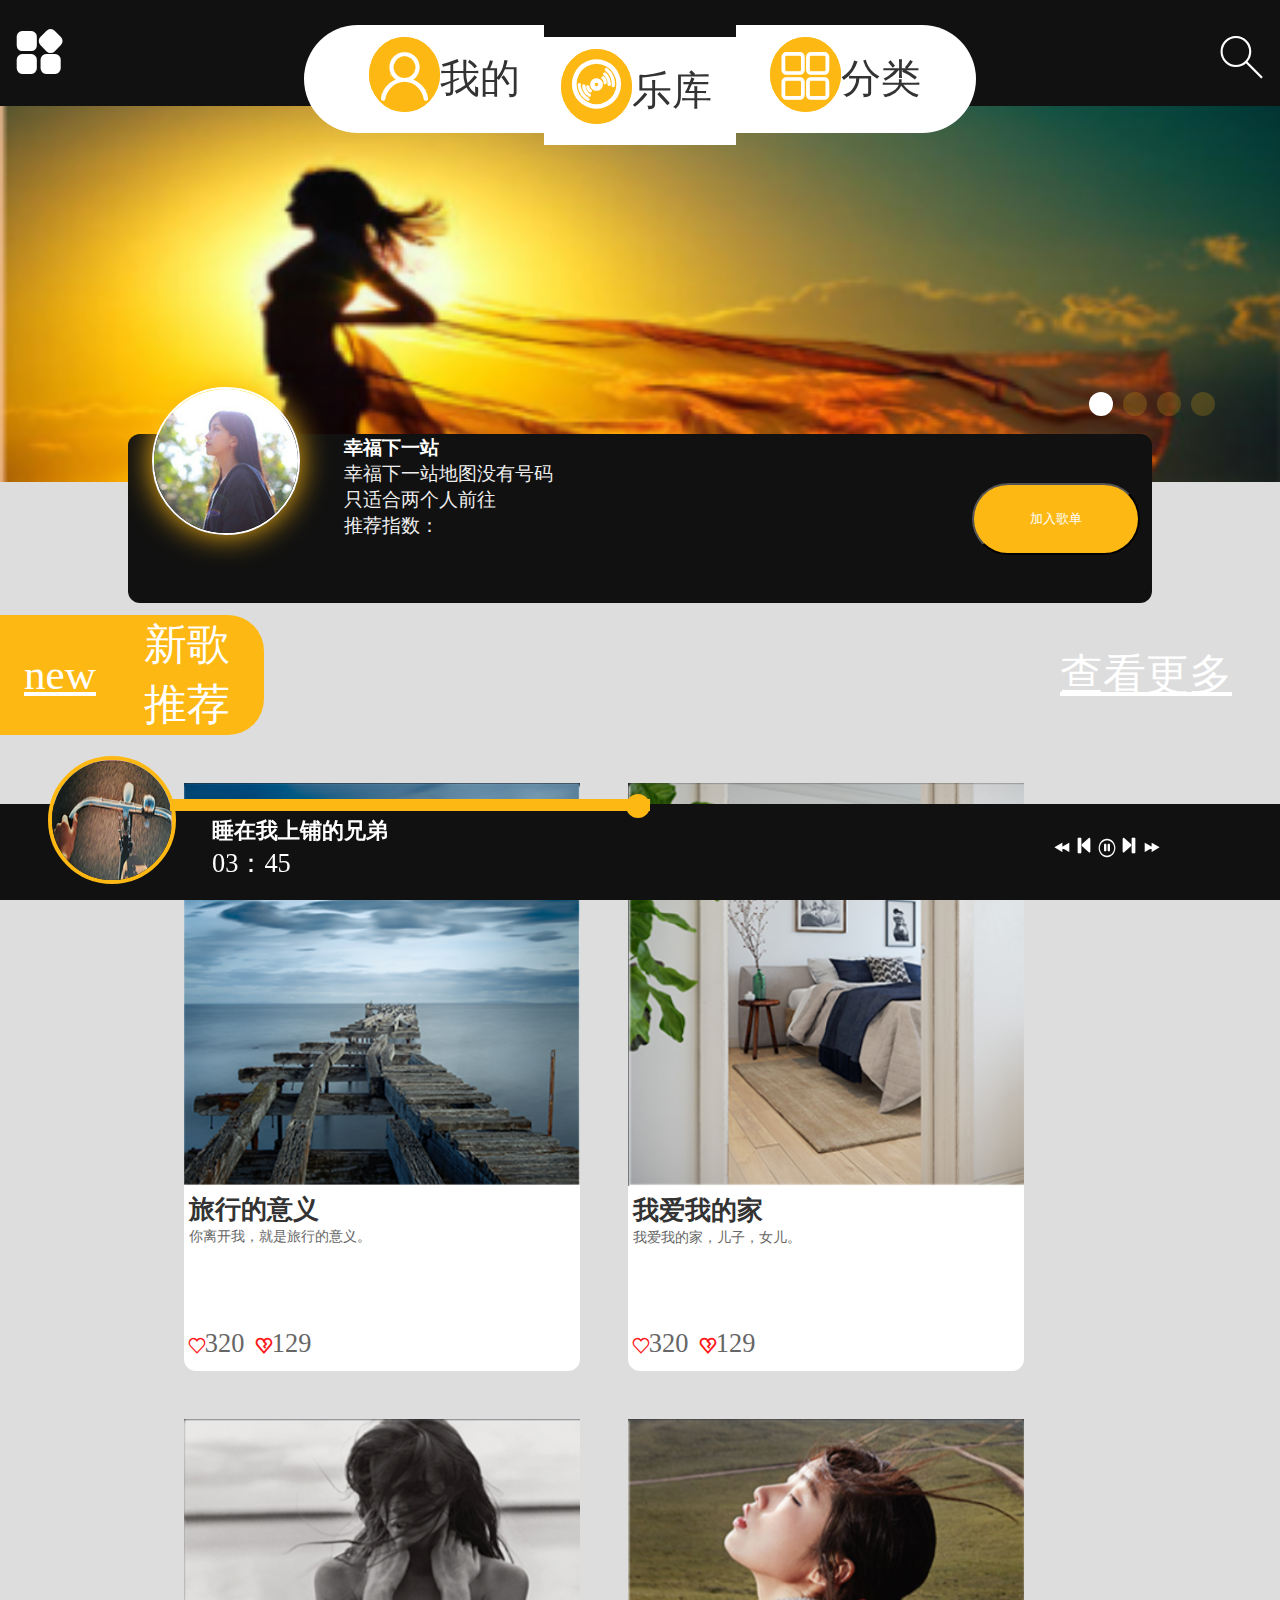
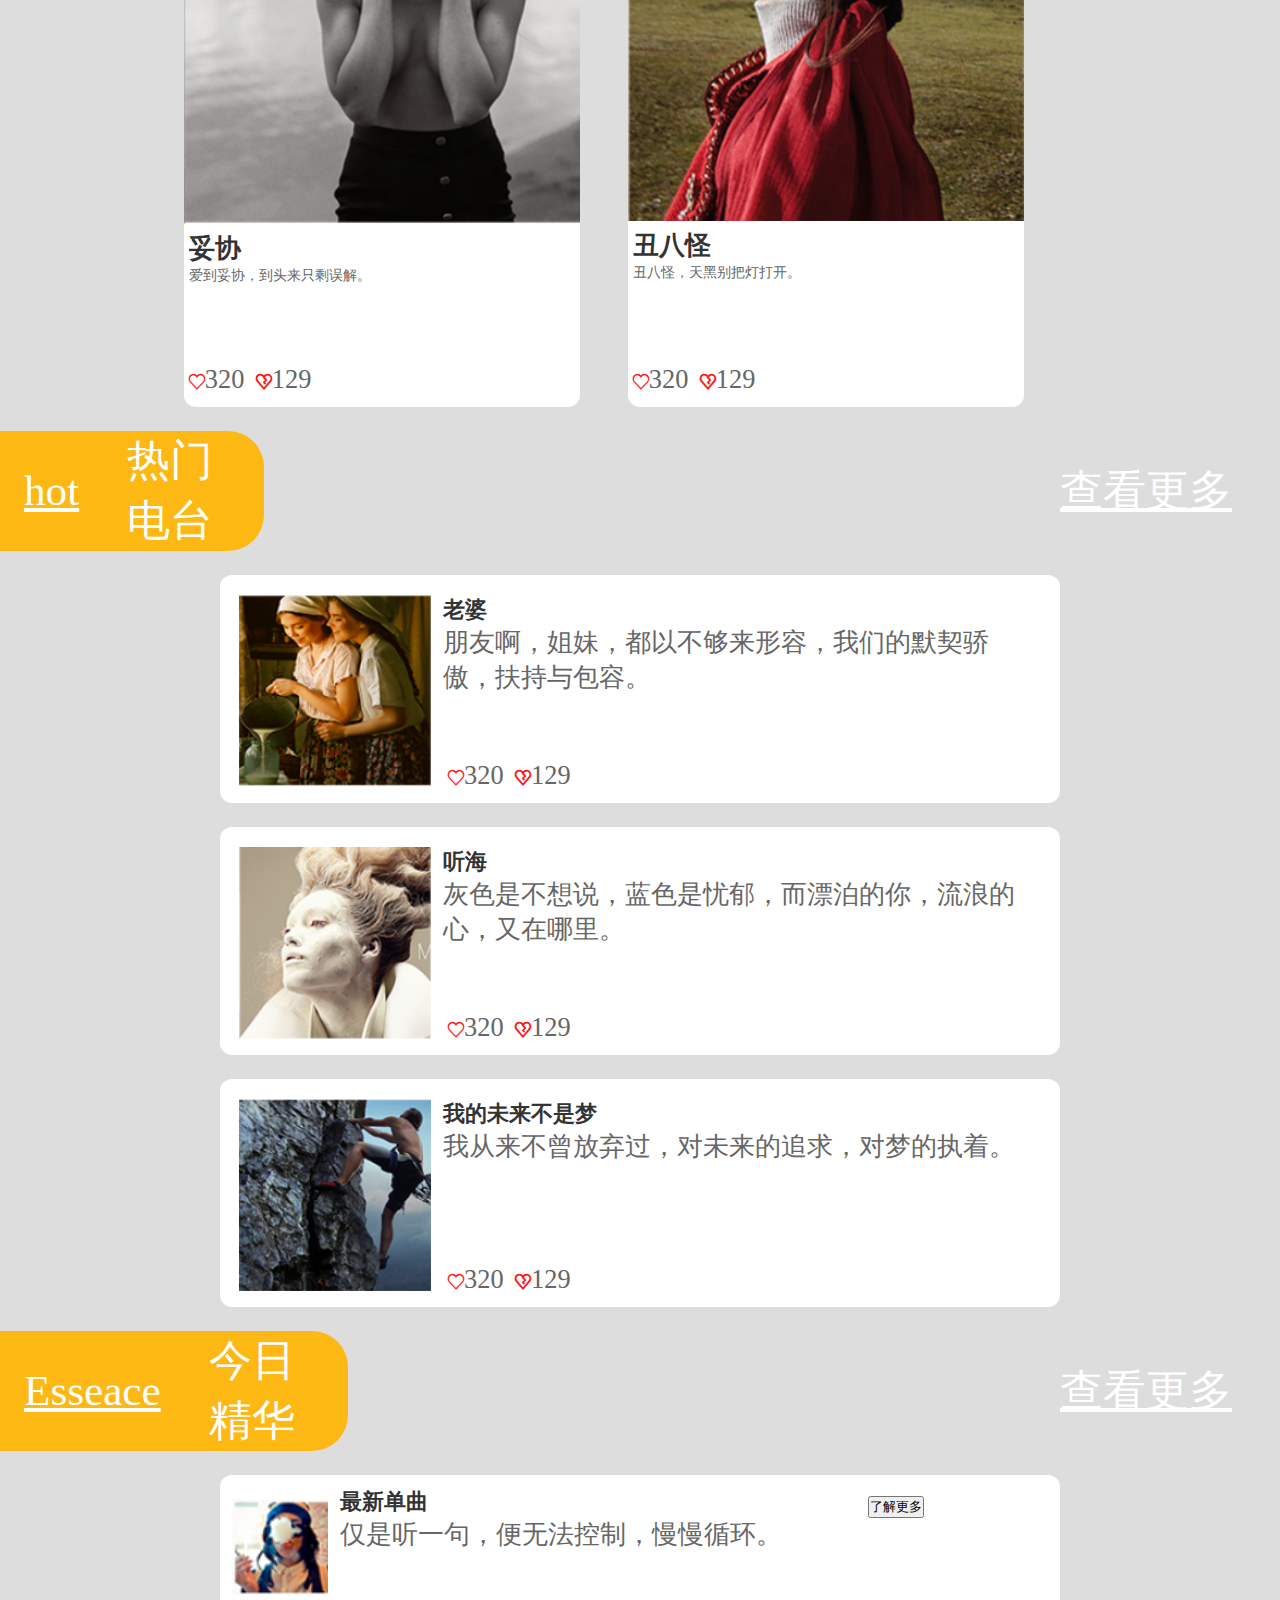
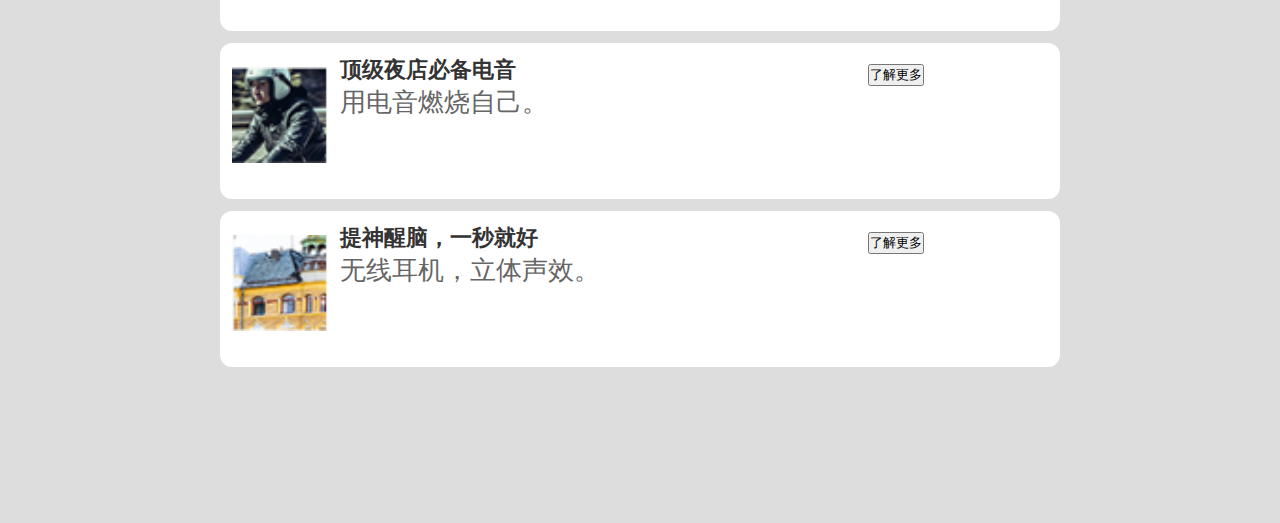
==== mobile/index.html @ 3e705b94 "music" ====
<!DOCTYPE html>
    <html>
    <head>
        <meta charset="UTF-8">
        <meta name="viewport" content="width=device-width, initial-scale=1.0, maximum-scale=1.0, minimum-scale==0,user-scalable=0">
        <title></title>
        <script src="js/zepto.min.js"></script>
        <script src="js/swiper.jquery.js"></script>
        <script src="js/swiper.animate1.0.2.min.js"></script>
        <link rel="stylesheet" href="css/swiper.min1.css" />
        <link rel="stylesheet" href="css/animate.min.css" />
        <link rel="stylesheet" href="css/index.css" />
        <link rel="stylesheet" href="css/iconfont.css" />
    </head>
    <script>
        function resize(originSize){
            var widths=document.documentElement.clientWidth;
            var heights=document.documentElement.clientHeight;
            if(widths<heights){
                var scale=widths/originSize*100;
            }else if(widths>=heights){
                var scale=heights/originSize*100;
            }
            document.getElementsByTagName("html")[0].style.fontSize=scale+"px";
        }
        $(function(){
            resize(750);
            var mySwiper = new Swiper('.swiper-container',{
                pagination : '.swiper-pagination'
            })

            $(".icon-mulu").click(function(){

                $(".cehua").css("left","0");
                $(".mask").css("display","block");
                $("body").css("overflow","hidden")
            })
            $(".mask").click(function(){
                $(".cehua").css("left","-6rem");
                $(".mask").css("display","none");
                $("body").css("overflow","visible")

            })
        })
    </script>
	<body>
		<header class="head">
            <div class="iconfont icon-mulu"></div>
		 <nav class="nav">
		 	 <a href="mine.html"><b class="iconfont icon-wode"></b>我的</a>
			 <a href="index.html"><b class="iconfont icon-cd"></b>乐库</a>
			 <a href="list.html"><b class="iconfont icon-fenlei"></b>分类</a>
		 </nav>
            <div class="iconfont icon-11"></div>
        </header>
        <div class="cehua">
            <div class="top">
                <img src="img/2016-12-13_143852.png" alt="">
                <div class="text">
                    <h3>乖乖果效</h3>
                    <p>Small apple,Small life.</p>
                </div>
            </div>
            <div class="chb">
                <ul>
                    <li>
                        <b class="iconfont icon-naozhong"></b>
                        <span>定时关闭</span>
                        <b class="iconfont icon-renturn"></b>
                    </li>
                    <li>
                        <b class="iconfont icon-huiyuanzhongxin"></b>
                        <span>会员中心</span>
                        <b class="iconfont icon-renturn"></b>
                    </li>
                    <li>
                        <b class="iconfont icon-shanchu"></b>
                        <span>清除缓存</span>
                        <b class="iconfont icon-renturn"></b>
                    </li>
                    <li>
                        <b class="iconfont icon-guanyuwomen"></b>
                        <span>关于我们</span>
                        <b class="iconfont icon-renturn"></b>
                    </li>
                    <li>
                        <b class="iconfont icon-fankui"></b>
                        <span>反馈</span>
                        <b class="iconfont icon-renturn"></b>
                    </li>
                </ul>
            </div>
            <button>退出登录</button>
        </div>
        <div class="mask"></div>
        <div class="swiper-container">
            <div class="swiper-wrapper">
                <div class="swiper-slide">
                    <div class="hot hot1"></div>
                    <div class="hotbot">
                        <img src="img/2016-12-12_135752.png" alt="">
                        <div class="txt">
                            <h6>幸福下一站</h6>
                            <p>幸福下一站地图没有号码</p>
                            <p>只适合两个人前往</p>
                            <div class="star">推荐指数：</div>
                        </div>
                        <button>
                            加入歌单
                        </button>
                    </div>
                </div>
                <div class="swiper-slide">
                    <div class="hot hot2"></div>
                    <div class="hotbot">
                        <img src="img/33707f33b97c03ef-e989d519207501fc-417f0b65c0bd38f89fa860dc6e331204.jpg" alt="">
                        <div class="txt">
                            <h6>幸福下一站</h6>
                            <p>幸福下一站地图没有号码</p>
                            <p>只适合两个人前往</p>
                            <div class="star">推荐指数：</div>
                        </div>
                        <button>
                            加入歌单
                        </button>
                    </div>
                </div>
                <div class="swiper-slide">
                <div class="hot hot3"></div>
                    <div class="hotbot">
                        <img src="img/3a7cc9d08914ee1de4fdb668f233be52.jpg" alt="">
                        <div class="txt">
                            <h6>幸福下一站</h6>
                            <p>幸福下一站地图没有号码</p>
                            <p>只适合两个人前往</p>
                            <div class="star">推荐指数：</div>
                        </div>
                        <button>
                            加入歌单
                        </button>
                    </div>
            </div>
                <div class="swiper-slide">
                    <div class="hot hot4"></div>
                    <div class="hotbot">
                        <img src="img/09115512P-11.jpg" alt="">
                        <div class="txt">
                            <h6>幸福下一站</h6>
                            <p>幸福下一站地图没有号码</p>
                            <p>只适合两个人前往</p>
                            <div class="star">推荐指数：</div>
                        </div>
                        <button>
                            加入歌单
                        </button>
                    </div>
                </div>
            </div>
            <div class="swiper-pagination"></div>
        </div>
        <div class="list1">
            <div class="top">
                <div class="new">
                    <span>new</span>
                    <p>新歌推荐</p>
                </div>
                <div class="more">查看更多</div>
            </div>
            <div class="body">
                <div class="box">
                    <img src="img/2016-12-13_093241.png" alt="">
                    <h5>旅行的意义</h5>
                    <p>你离开我，就是旅行的意义。</p>
                    <div class="ping">
                        <span><b class="iconfont icon-xihuan"></b>320</span>
                        <span><b class="iconfont icon-buxihuan"></b>129</span>
                    </div>
                </div>
                <div class="box">
                    <img src="img/2016-12-13_095917.png" alt="">
                    <h5>我爱我的家</h5>
                    <p>我爱我的家，儿子，女儿。</p>
                    <div class="ping">
                        <span><b class="iconfont icon-xihuan"></b>320</span>
                        <span><b class="iconfont icon-buxihuan"></b>129</span>
                    </div>
                </div>
                <div class="box">
                    <img src="img/2016-12-13_100336.png" alt="">
                    <h5>妥协</h5>
                    <p>爱到妥协，到头来只剩误解。</p>
                    <div class="ping">
                        <span><b class="iconfont icon-xihuan"></b>320</span>
                        <span><b class="iconfont icon-buxihuan"></b>129</span>
                    </div>
                </div>
                <div class="box">
                    <img src="img/2016-12-13_100433.png" alt="">
                    <h5>丑八怪</h5>
                    <p>丑八怪，天黑别把灯打开。</p>
                    <div class="ping">
                        <span><b class="iconfont icon-xihuan"></b>320</span>
                        <span><b class="iconfont icon-buxihuan"></b>129</span>
                    </div>
                </div>
                <div style="clear: both"></div>
            </div>
        </div>
        <div class="list2">
            <div class="top">
                <div class="new">
                    <span>hot</span>
                    <p>热门电台</p>
                </div>
                <div class="more">查看更多</div>
            </div>
            <div class="body">
                <div class="box">
                    <img src="img/2016-12-13_101525.png" alt="">
                    <div class="text">
                        <h5>老婆</h5>
                        <p>朋友啊，姐妹，都以不够来形容，我们的默契骄傲，扶持与包容。</p>
                        <div class="ping">
                            <span><b class="iconfont icon-xihuan"></b>320</span>
                            <span><b class="iconfont icon-buxihuan"></b>129</span>
                        </div>
                    </div>
                </div>
                <div class="box">
                    <img src="img/2016-12-13_103532.png" alt="">
                    <div class="text">
                        <h5>听海</h5>
                        <p>灰色是不想说，蓝色是忧郁，而漂泊的你，流浪的心，又在哪里。</p>
                        <div class="ping">
                            <span><b class="iconfont icon-xihuan"></b>320</span>
                            <span><b class="iconfont icon-buxihuan"></b>129</span>
                        </div>
                    </div>
                </div>
                <div class="box">
                    <img src="img/2016-12-13_103659.png" alt="">
                    <div class="text">
                        <h5>我的未来不是梦</h5>
                        <p>我从来不曾放弃过，对未来的追求，对梦的执着。</p>
                        <div class="ping">
                            <span><b class="iconfont icon-xihuan"></b>320</span>
                            <span><b class="iconfont icon-buxihuan"></b>129</span>
                        </div>
                    </div>
                </div>
            </div>
        </div>
        <div class="list3">
            <div class="top">
                <div class="new">
                    <span>Esseace</span>
                    <p>今日精华</p>
                </div>
                <div class="more">查看更多</div>
            </div>
            <div class="body">
                <div class="box">
                    <img src="img/2016-12-13_104507.png" alt="">
                    <div class="text">
                        <h5>最新单曲</h5>
                        <p>仅是听一句，便无法控制，慢慢循环。</p>
                    </div>
                    <button>了解更多</button>
                </div>
                <div class="box">
                    <img src="img/2016-12-13_110141.png" alt="">
                    <div class="text">
                        <h5>顶级夜店必备电音</h5>
                        <p>用电音燃烧自己。</p>
                    </div>
                    <button>了解更多</button>
                </div>
                <div class="box">
                    <img src="img/2016-12-13_111806.png" alt="">
                    <div class="text">
                        <h5>提神醒脑，一秒就好</h5>
                        <p>无线耳机，立体声效。</p>
                    </div>
                    <button>了解更多</button>
                </div>
            </div>
        </div>
        <div style="width: 100%;height:1.2rem;"></div>
        <a href="lyric.html" class="playbox">
            <img src="img/2016-12-13_113239.png" alt="">
            <div class="text">
                <h5>睡在我上铺的兄弟</h5>
                <p>03：45</p>
            </div>
            <div class="progress">
                <div class="cir"></div>
            </div>
            <div class="pla">
                <b class="iconfont icon-ttpodicon"></b>
                <b class="iconfont icon-shangyiqu"></b>
                <b class="iconfont icon-bofang"></b>
                <b class="iconfont icon-xiayiqu"></b>
                <b class="iconfont icon-ttpodicon1"></b>
            </div>
        </a>
	</body>
</html>
---- mobile/css/index.css ----
body,html{
	padding:0;margin:0;
	background: #ddd;
	font-size: 0.22rem;
	color: #666;
}
h5{
	color: #333;
}
*{
	padding: 0;margin: 0;
	list-style: none;
}
.head{
	padding:0.1rem;margin:0;
	box-sizing: border-box;
	width: 100%;
	height:0.88rem;
	background: #111;
	border-top: 1px solid #111;
	position: fixed;
	top:0;left:0;
	z-index: 5;
}
.head .iconfont{
	line-height: 0.7rem;
	font-size: 0.44rem;
	color:#fff;
}
.icon-mulu{
	float: left;
}
.icon-11{
	float: right;
}

nav{
	width: 5.6rem;
	height:0.9rem;
	box-sizing: border-box;
	position: absolute;
	left:0;right:0;
	margin: 0 auto;
	margin-top: 0.1rem;
	z-index: 8;
}
nav .iconfont{
	background:#FDB814;
	border: 0.08rem solid #FDB814;
	border-radius: 50%;
	color:#fff ;
	font-size: 0.16rem;
}
nav a{
	padding: 0;margin: 0;
    text-decoration: none;
    padding-right:0.2rem;
    box-sizing: border-box;
	display: inline-block;
	font-size: 0.33rem;
	width: 1.6rem;
	height:0.9rem;
	line-height: 0.9rem;
	float: left;
	color: #333;
	text-align: right;
}
nav a:nth-child(1){
	width: 2rem;
	background: #fff;
	border-radius: 0.9rem 0 0 0.9rem;
}
nav a:nth-child(2){
	background: #fff;
	margin-top:0.1rem;
}
nav a:nth-child(3){
	width: 2rem;
	background: #fff;
	padding-right:0.46rem ;
	box-sizing: border-box;
	border-radius: 0 0.9rem 0.9rem 0;
}
.cehua{
	width: 6rem;
	height:100%;
	background:  #ddd;
	position: fixed;
	left:-6rem;
	top:0;
	z-index: 30;
}
.cehua .top{
	width: 100%;
	height:5rem;
	background: #222;
}
.cehua .top img{
	width: 2rem;
	height:2rem;
	margin: 0.8rem;
	margin-top: 1.6rem;
	margin-right: 0.5rem;
	border-radius: 50%;
	float: left;
}
.cehua .top .text{

	float: left;
	width: 2.4rem;
	line-height: 0.5rem;
	margin-top: 1.9rem;
}
.cehua .top h3{
	color: #fff;
}
.chb{
	width: 100%;
	padding: 0 0.5rem;
	box-sizing: border-box;
	margin-top: 0.5rem;
	position: relative;
}

.chb li{
	line-height: 1rem;
	border-bottom: 0.02rem solid #666;
}
.chb .iconfont{
	color: #FDB814;
}
.chb .icon-renturn{
	position: absolute;
	right:0.8rem;
	color: #999;
}
.cehua button{
	display:block;
	width: 2rem;
	height:0.5rem;
	background: #FDB814;
	color:#fff;
	margin: 1rem auto;
}
.mask{
	width: 100%;
	height:100%;
	background: rgba(0,0,0,0.5);
	position: fixed;
	top:0;left: 0;
	z-index: 8;
	display: none;
}
.hot{
	margin-top: 0.88rem;
	width:100%;
	height:3.24rem;

}
.hot1{
	background: url("../img/2016-12-11_202816.png") no-repeat;
	background-size: cover;
}
.hot2{
	background: url("../img/130807112821554.jpg") no-repeat center;
	background-size: cover;
}
.hot3{
	background: url("../img/10.jpg") no-repeat;
	background-size: cover;
}
.hot4{
	background: url("../img/3M4PTI5DD40X.jpg") no-repeat;
	background-size: cover;
}
.hotbot{
	width: 80%;
	height:1.4rem;
	background: #111;
	margin: 0 auto;
	margin-top: -0.4rem;
	border-top:1px solid #111;
	border-radius: 0.1rem;
	position: relative;

}
.hotbot img{
	display: block;
	width: 1.2rem;
	height:1.2rem;
	border-radius: 50%;
	margin-top: -0.4rem;
	margin-left: 0.2rem;
	border: 2px solid #fff;
	box-shadow: 0 0 30px #FDB814;
}
.txt{
	position: absolute;
	top:0;
	left:1.8rem;
}
.txt h6{
	padding:0;margin: 0;
	font-size: 0.16rem;
	color: #fff;
}
.txt p{
	padding:0;margin: 0;
	font-size: 0.16rem;
	color: #eee;
}
.star{
	font-size: 0.16rem;
	color: #eee;
}
.hotbot button{
	width: 1.4rem;
	height:0.6rem;
	background: #FDB814;
	color: #fff;
	border-radius:0.4rem ;
	position: absolute;
	right:0.1rem;
	top:0.4rem;
}
.top{
	width: 100%;
	height:1rem;
	margin-bottom: 0.2rem;
}
.new{
	width:1.8rem;
	height:1rem;
	padding: 0 0.2rem;
	background:#FDB814;
	border-radius:0 0.3rem 0.3rem 0;
	float:left;
	font-size:0.36rem;
	color:#fff;
}
.new span:nth-child(1){
	line-height:1rem;
	text-decoration: underline;
	float: left;

}
.new p{
	float: left;
	margin: 0;
	padding: 0;
	width: 0.8rem;
	line-height:0.5rem;
	margin-left: 0.4rem;
}
.more{
	float: right;
	color: #fff;
	text-decoration: underline;
	font-size: 0.36rem;
	line-height: 1rem;
	margin-right: 0.4rem;
}
.list1 .body{
	width:8rem;
	margin: 0 auto;
}
.list1 .box{
	width: 3.3rem;
	height:4.9rem;
	background: #fff;
	float: left;
	margin:0.2rem;
	border-radius: 0.1rem;
	position: relative;
}
.list1 .box img{
	width:100%;
}
.list1 .box h5{
	margin-left: 0.04rem;
	font-size: 0.22rem;
}
.list1 .box p{
	margin-left: 0.04rem;
	font-size: 0.12rem;
	height:0.3rem;
	overflow: hidden;
}
.box .iconfont{
	margin-left: 0.04rem;
	color: #FE1919;
}
.list1 .ping{
	position: absolute;
	bottom: 0.1rem;
}
.list2 .box{
	width: 7rem;
	height:1.9rem;
	padding:0.16rem;
	box-sizing: border-box;
	background: #fff;
	margin: 0.2rem auto;
	border-radius: 0.1rem;
	position: relative;
}
.list2 img{
	width:1.6rem;
	height:1.6rem;
	float: left;
}
.list2 .text{
	float: left;
	width: 4.8rem;
	margin-left: 0.1rem;
}
.list2 .ping{
	position: absolute;
	bottom: 0.1rem;
}
.list3 .new{
	width: 2.5rem;
}
.list3 .box{
	width: 7rem;
	height:1.3rem;
	background: #fff;
	margin: 0.1rem auto;
	border-radius: 0.1rem;
	padding: 0.1rem;
	box-sizing: border-box;
	position: relative;
}
.list3 img{
	margin-top: 0.1rem;
	width:0.8rem;
	height:0.8rem;
	float:left;
}
.list3 .text{
	width:4.4rem;
	float: left;
	margin-left: 0.1rem;

}
.list3 button{
	top:0.2rem;
}
.playbox{
	width: 100%;
	height:0.8rem;
	background:#111;
	color:#fff;
	position: fixed;
	bottom:0;
}
.playbox img{
	width: 1rem;
	height:1rem;
	border-radius: 50%;
	margin-top: -0.4rem;
	margin-left: 0.4rem;
	border: 0.04rem solid #FDB814;
	float: left;
}
.playbox .text{
	float: left;
	margin-left: 0.2rem;
	padding: 0.1rem;
	box-sizing: border-box;
}
.playbox h5{
	color: #fff;
}
.pla{
	float: right;
	margin-right: 1rem;
	margin-top:0.2rem;
}
.progress{
	width: 4rem;
	height:0.1rem;
	background: #FDB814;
	position: absolute;
	left:1.42rem;
	top:-0.04rem;
}
.cir{
	width: 0.2rem;
	height:0.2rem;
	background-color: #FDB814;
	border-radius: 50%;
	position: absolute;
	right:0;top:-0.04rem;
}
---- mobile/css/iconfont.css ----
@font-face {font-family: "iconfont";
  src: url('iconfont.eot?t=1481679688878'); /* IE9*/
  src: url('iconfont.eot?t=1481679688878#iefix') format('embedded-opentype'), /* IE6-IE8 */
  url('iconfont.woff?t=1481679688878') format('woff'), /* chrome, firefox */
  url('iconfont.ttf?t=1481679688878') format('truetype'), /* chrome, firefox, opera, Safari, Android, iOS 4.2+*/
  url('iconfont.svg?t=1481679688878#iconfont') format('svg'); /* iOS 4.1- */
}

.iconfont {
  font-family:"iconfont" !important;
  font-size:16px;
  font-style:normal;
  -webkit-font-smoothing: antialiased;
  -moz-osx-font-smoothing: grayscale;
}

.icon-fanhui:before { content: "\e600"; }

.icon-shuaxin:before { content: "\e601"; }

.icon-11:before { content: "\e606"; }

.icon-xiazai:before { content: "\e62a"; }

.icon-xingji:before { content: "\e684"; }

.icon-ttpodicon:before { content: "\e64d"; }

.icon-ttpodicon1:before { content: "\e64e"; }

.icon-play:before { content: "\e6bb"; }

.icon-naozhong:before { content: "\e657"; }

.icon-shanchu:before { content: "\e602"; }

.icon-fenlei:before { content: "\e612"; }

.icon-guanyuwomen:before { content: "\e603"; }

.icon-svg11:before { content: "\e832"; }

.icon-wode:before { content: "\e64f"; }

.icon-fankui:before { content: "\e604"; }

.icon-bofang:before { content: "\e62f"; }

.icon-jinru:before { content: "\e627"; }

.icon-xihuan:before { content: "\e6b3"; }

.icon-changge:before { content: "\e634"; }

.icon-xinjian:before { content: "\e66a"; }

.icon-renturn:before { content: "\e63d"; }

.icon-mulu:before { content: "\e62c"; }

.icon-shangyiqu-copy:before { content: "\e605"; }

.icon-buxihuan:before { content: "\e67d"; }

.icon-huiyuanzhongxin:before { content: "\e60a"; }

.icon-next:before { content: "\e64c"; }

.icon-previous:before { content: "\e650"; }

.icon-shangyiqu:before { content: "\e633"; }

.icon-xiayiqu:before { content: "\e636"; }

.icon-cd:before { content: "\e631"; }
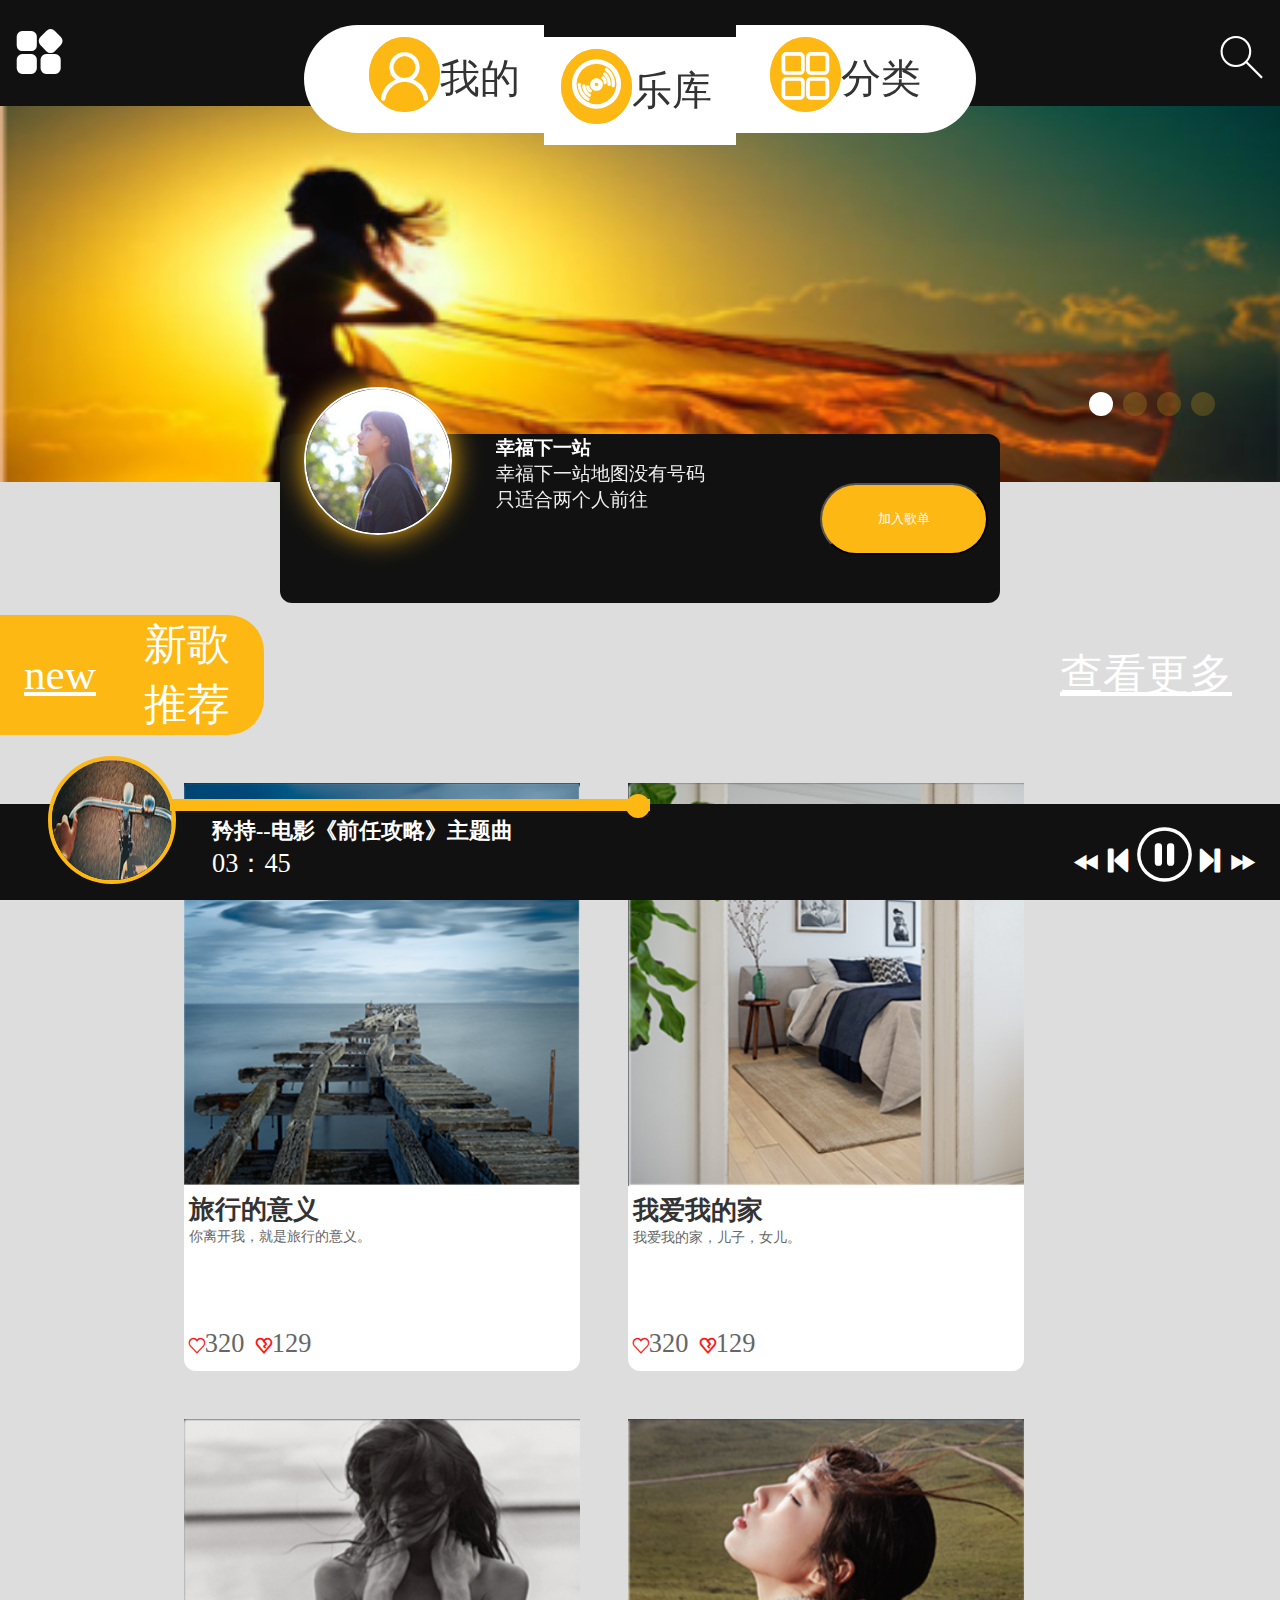
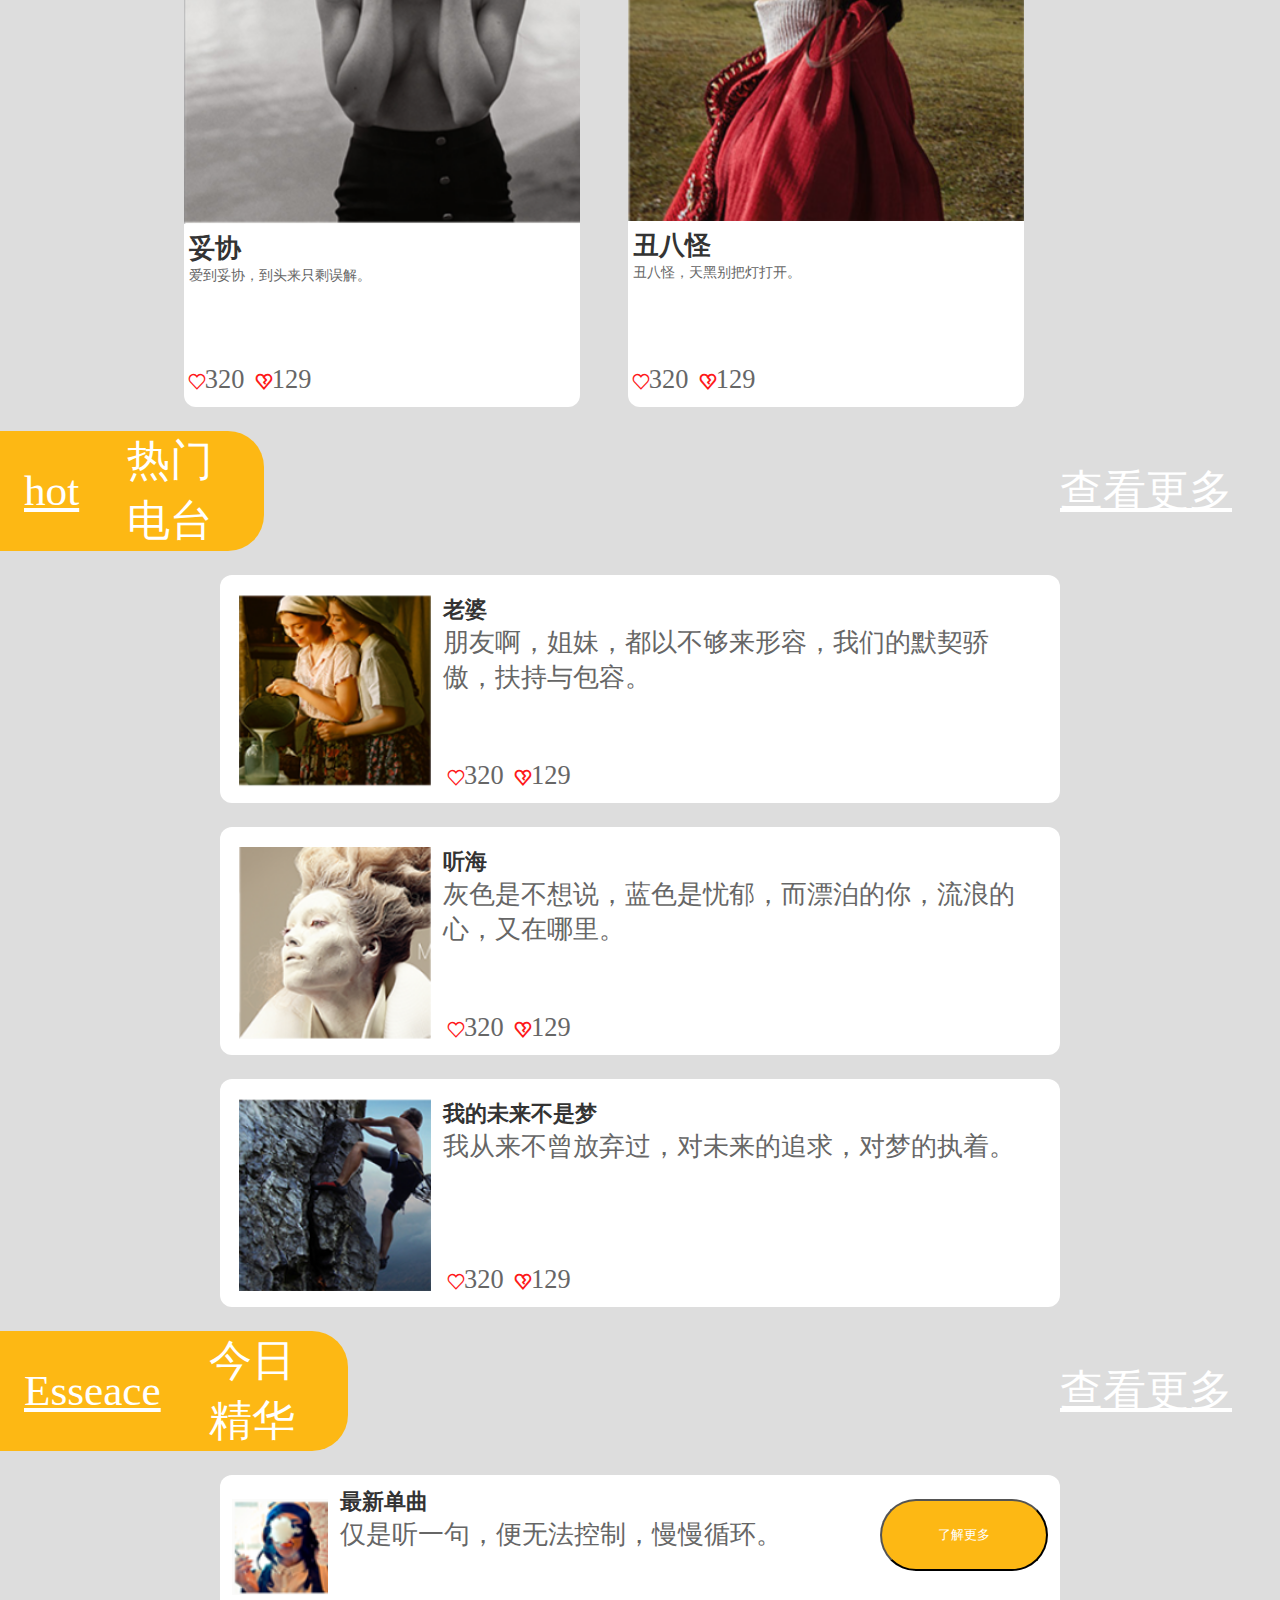
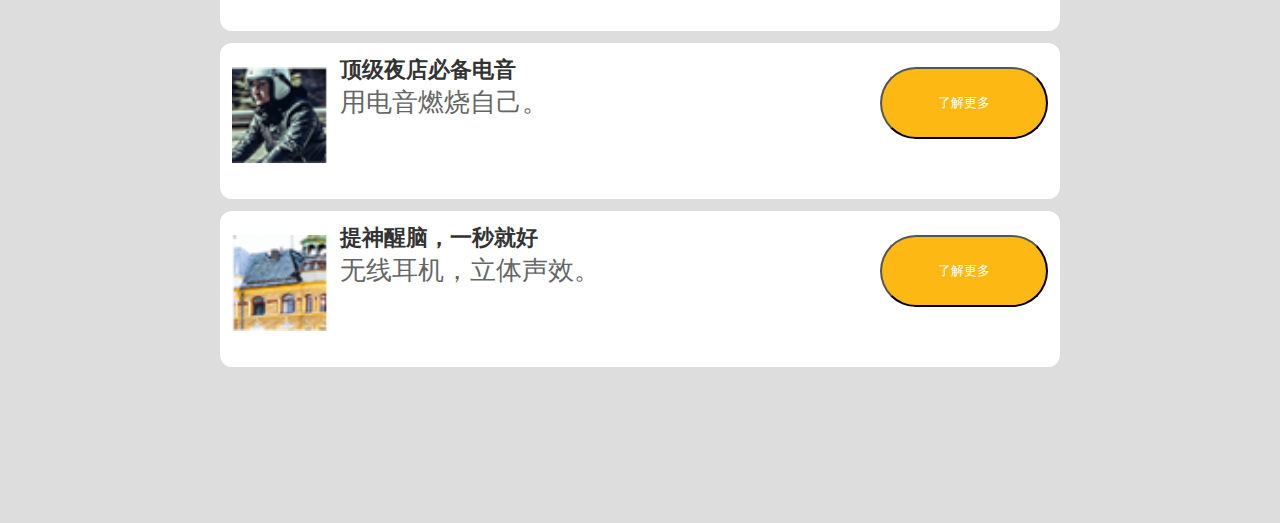
==== commit fcdb3788: "show" ====
--- a/mobile/index.html
+++ b/mobile/index.html
@@ -41,6 +41,14 @@
                 $("body").css("overflow","visible")
 
             })
+            $(".icon-11").click(function(){
+                $(".seach").css("display","block");
+                $("body").css("overflow","hidden")
+            })
+            $(".icon-fanhui").click(function(){
+                $(".seach").css("display","none");
+                $("body").css("overflow","visible");
+            })
         })
     </script>
 	<body>
@@ -64,9 +72,11 @@
             <div class="chb">
                 <ul>
                     <li>
-                        <b class="iconfont icon-naozhong"></b>
-                        <span>定时关闭</span>
-                        <b class="iconfont icon-renturn"></b>
+                        <a href="close.html">
+                            <b class="iconfont icon-naozhong"></b>
+                            <span>定时关闭</span>
+                            <b class="iconfont icon-renturn"></b>
+                        </a>
                     </li>
                     <li>
                         <b class="iconfont icon-huiyuanzhongxin"></b>
@@ -93,6 +103,39 @@
             <button>退出登录</button>
         </div>
         <div class="mask"></div>
+        <div class="seach">
+            <div class="top">
+                <b class="iconfont icon-fanhui"></b>
+                <form action="">
+                    <input type="text " value="请输入音乐、歌手、歌词">
+                    <input value="搜索" type="button">
+                </form>
+                <p>取消</p>
+            </div>
+            <div class="hot">
+                <p>热门搜索</p>
+                <span>绿茶</span>
+                <span>听见下雨的声音</span>
+                <span>雨一直下</span>
+                <span>一次就好</span>
+                <span>海绵宝宝</span>
+                <span>演员</span>
+                <span>那就这样吧</span>
+                <span>不完美女孩</span>
+                <span>白日梦</span>
+                <span>异想记</span>
+                <div style="clear:both"></div>
+            </div>
+            <ul class="list">
+                <li class="iconfont icon-jinru">矜持</li>
+                <li class="iconfont icon-jinru">自由</li>
+                <li class="iconfont icon-jinru">思念是一种病</li>
+                <li class="iconfont icon-jinru">那些花儿</li>
+                <li class="iconfont icon-jinru">听妈妈的话</li>
+                <li class="iconfont icon-jinru">海绵宝宝</li>
+            </ul>
+            <div class="clear">清除搜索历史</div>
+        </div>
         <div class="swiper-container">
             <div class="swiper-wrapper">
                 <div class="swiper-slide">
@@ -103,7 +146,6 @@
                             <h6>幸福下一站</h6>
                             <p>幸福下一站地图没有号码</p>
                             <p>只适合两个人前往</p>
-                            <div class="star">推荐指数：</div>
                         </div>
                         <button>
                             加入歌单
@@ -118,7 +160,6 @@
                             <h6>幸福下一站</h6>
                             <p>幸福下一站地图没有号码</p>
                             <p>只适合两个人前往</p>
-                            <div class="star">推荐指数：</div>
                         </div>
                         <button>
                             加入歌单
@@ -133,7 +174,6 @@
                             <h6>幸福下一站</h6>
                             <p>幸福下一站地图没有号码</p>
                             <p>只适合两个人前往</p>
-                            <div class="star">推荐指数：</div>
                         </div>
                         <button>
                             加入歌单
@@ -148,7 +188,6 @@
                             <h6>幸福下一站</h6>
                             <p>幸福下一站地图没有号码</p>
                             <p>只适合两个人前往</p>
-                            <div class="star">推荐指数：</div>
                         </div>
                         <button>
                             加入歌单
@@ -164,10 +203,10 @@
                     <span>new</span>
                     <p>新歌推荐</p>
                 </div>
-                <div class="more">查看更多</div>
+                <a href="show.html" class="more">查看更多</a>
             </div>
             <div class="body">
-                <div class="box">
+                <a href="show.html" class="box">
                     <img src="img/2016-12-13_093241.png" alt="">
                     <h5>旅行的意义</h5>
                     <p>你离开我，就是旅行的意义。</p>
@@ -175,8 +214,8 @@
                         <span><b class="iconfont icon-xihuan"></b>320</span>
                         <span><b class="iconfont icon-buxihuan"></b>129</span>
                     </div>
-                </div>
-                <div class="box">
+                </a>
+                <a href="show.html" class="box">
                     <img src="img/2016-12-13_095917.png" alt="">
                     <h5>我爱我的家</h5>
                     <p>我爱我的家，儿子，女儿。</p>
@@ -184,8 +223,8 @@
                         <span><b class="iconfont icon-xihuan"></b>320</span>
                         <span><b class="iconfont icon-buxihuan"></b>129</span>
                     </div>
-                </div>
-                <div class="box">
+                </a>
+                <a href="show.html" class="box">
                     <img src="img/2016-12-13_100336.png" alt="">
                     <h5>妥协</h5>
                     <p>爱到妥协，到头来只剩误解。</p>
@@ -193,7 +232,7 @@
                         <span><b class="iconfont icon-xihuan"></b>320</span>
                         <span><b class="iconfont icon-buxihuan"></b>129</span>
                     </div>
-                </div>
+                </a>
                 <div class="box">
                     <img src="img/2016-12-13_100433.png" alt="">
                     <h5>丑八怪</h5>
@@ -212,10 +251,10 @@
                     <span>hot</span>
                     <p>热门电台</p>
                 </div>
-                <div class="more">查看更多</div>
+                <a href="show.html" class="more">查看更多</a>
             </div>
             <div class="body">
-                <div class="box">
+                <a href="show.html" class="box">
                     <img src="img/2016-12-13_101525.png" alt="">
                     <div class="text">
                         <h5>老婆</h5>
@@ -225,8 +264,8 @@
                             <span><b class="iconfont icon-buxihuan"></b>129</span>
                         </div>
                     </div>
-                </div>
-                <div class="box">
+                </a>
+                <a href="show.html" class="box">
                     <img src="img/2016-12-13_103532.png" alt="">
                     <div class="text">
                         <h5>听海</h5>
@@ -236,8 +275,8 @@
                             <span><b class="iconfont icon-buxihuan"></b>129</span>
                         </div>
                     </div>
-                </div>
-                <div class="box">
+                </a>
+                <a href="show.html" class="box">
                     <img src="img/2016-12-13_103659.png" alt="">
                     <div class="text">
                         <h5>我的未来不是梦</h5>
@@ -247,7 +286,7 @@
                             <span><b class="iconfont icon-buxihuan"></b>129</span>
                         </div>
                     </div>
-                </div>
+                </a>
             </div>
         </div>
         <div class="list3">
@@ -256,40 +295,40 @@
                     <span>Esseace</span>
                     <p>今日精华</p>
                 </div>
-                <div class="more">查看更多</div>
+                <a href="show.html" class="more">查看更多</a>
             </div>
             <div class="body">
-                <div class="box">
+                <a href="show.html" class="box">
                     <img src="img/2016-12-13_104507.png" alt="">
                     <div class="text">
                         <h5>最新单曲</h5>
                         <p>仅是听一句，便无法控制，慢慢循环。</p>
                     </div>
                     <button>了解更多</button>
-                </div>
-                <div class="box">
+                </a>
+                <a href="show.html" class="box">
                     <img src="img/2016-12-13_110141.png" alt="">
                     <div class="text">
                         <h5>顶级夜店必备电音</h5>
                         <p>用电音燃烧自己。</p>
                     </div>
                     <button>了解更多</button>
-                </div>
-                <div class="box">
+                </a>
+                <a href="show.html" class="box">
                     <img src="img/2016-12-13_111806.png" alt="">
                     <div class="text">
                         <h5>提神醒脑，一秒就好</h5>
                         <p>无线耳机，立体声效。</p>
                     </div>
                     <button>了解更多</button>
-                </div>
+                </a>
             </div>
         </div>
         <div style="width: 100%;height:1.2rem;"></div>
         <a href="lyric.html" class="playbox">
             <img src="img/2016-12-13_113239.png" alt="">
             <div class="text">
-                <h5>睡在我上铺的兄弟</h5>
+                <h5>矜持--电影《前任攻略》主题曲</h5>
                 <p>03：45</p>
             </div>
             <div class="progress">
--- a/mobile/css/index.css
+++ b/mobile/css/index.css
@@ -6,6 +6,11 @@
 }
 h5{
 	color: #333;
+}
+a{
+	text-decoration: none;
+	color: #666;
+	display: block;
 }
 *{
 	padding: 0;margin: 0;
@@ -151,6 +156,80 @@
 	z-index: 8;
 	display: none;
 }
+.seach{
+	width: 100%;
+	height:100%;
+	position: fixed;
+	top:0;
+	background: #222;
+	z-index: 6;
+	display:none;
+}
+.seach .top{
+	width:100%;
+	height:0.88rem;
+	background: #111;
+	padding:0.2rem;
+	box-sizing: border-box;
+}
+.seach .top input:nth-child(1){
+	width: 4.8rem;
+	margin-left:0.2rem;
+	background: #666;
+	color:#ccc;
+	font-size: 0.15rem;
+}
+.seach .top input:nth-child(2){
+	width: 0.8rem;
+	color: #fff;
+	background: #222;
+	margin-right: 0.2rem;
+}
+.seach .top b{
+	float: left;
+	color: #fff;
+	margin-top: 0.1rem;
+	font-size: 0.4rem;
+}
+.seach .top p{
+	float: left;
+	color: #fff;
+	margin-top: 0.1rem;
+	font-size: 0.25rem;
+}
+.seach .top input{
+	float: left;
+	height:0.5rem;
+	border: none;
+}
+.seach .hot{
+	padding: 0.2rem;
+}
+.secch .hot p{
+	display: block;
+	margin: 0.2rem 0;
+}
+.seach .hot span{
+	display: block;
+	float: left;
+	margin: 0.1rem 0.2rem;
+	border: 0.01rem solid #ccc;
+	padding: 0.1rem;
+	border-radius: 0.05rem;
+}
+.seach .list{
+	width: 100%;
+	padding: 0.5rem;
+}
+.seach .list li{
+	width: 80%;
+	padding: 0.2rem 0;
+	border-bottom: 0.01rem solid #ccc;
+}
+.clear{
+	color: #FDB814;
+	text-align: center;
+}
 .hot{
 	margin-top: 0.88rem;
 	width:100%;
@@ -174,7 +253,7 @@
 	background-size: cover;
 }
 .hotbot{
-	width: 80%;
+	width: 6rem;
 	height:1.4rem;
 	background: #111;
 	margin: 0 auto;
@@ -195,6 +274,9 @@
 	box-shadow: 0 0 30px #FDB814;
 }
 .txt{
+	width: 2.5rem;
+	height:1.3rem;
+	overflow: hidden;
 	position: absolute;
 	top:0;
 	left:1.8rem;
@@ -206,10 +288,6 @@
 }
 .txt p{
 	padding:0;margin: 0;
-	font-size: 0.16rem;
-	color: #eee;
-}
-.star{
 	font-size: 0.16rem;
 	color: #eee;
 }
@@ -344,6 +422,14 @@
 
 }
 .list3 button{
+
+	width: 1.4rem;
+	height:0.6rem;
+	background: #FDB814;
+	color: #fff;
+	border-radius:0.4rem ;
+	position: absolute;
+	right:0.1rem;
 	top:0.2rem;
 }
 .playbox{
@@ -365,6 +451,9 @@
 }
 .playbox .text{
 	float: left;
+	width: 3.4rem;
+	height: 0.88rem;
+	overflow: hidden;
 	margin-left: 0.2rem;
 	padding: 0.1rem;
 	box-sizing: border-box;
@@ -374,8 +463,15 @@
 }
 .pla{
 	float: right;
-	margin-right: 1rem;
-	margin-top:0.2rem;
+	margin-right: 0.2rem;
+	margin-top:0.15rem;
+	text-decoration: none;
+}
+.pla b{
+	font-size: 0.22rem;
+}
+.pla .icon-bofang{
+	font-size: 0.44rem;
 }
 .progress{
 	width: 4rem;
--- a/mobile/css/iconfont.css
+++ b/mobile/css/iconfont.css
@@ -1,10 +1,10 @@
 
 @font-face {font-family: "iconfont";
-  src: url('iconfont.eot?t=1481679688878'); /* IE9*/
-  src: url('iconfont.eot?t=1481679688878#iefix') format('embedded-opentype'), /* IE6-IE8 */
-  url('iconfont.woff?t=1481679688878') format('woff'), /* chrome, firefox */
-  url('iconfont.ttf?t=1481679688878') format('truetype'), /* chrome, firefox, opera, Safari, Android, iOS 4.2+*/
-  url('iconfont.svg?t=1481679688878#iconfont') format('svg'); /* iOS 4.1- */
+  src: url('iconfont.eot?t=1482066862478'); /* IE9*/
+  src: url('iconfont.eot?t=1482066862478#iefix') format('embedded-opentype'), /* IE6-IE8 */
+  url('iconfont.woff?t=1482066862478') format('woff'), /* chrome, firefox */
+  url('iconfont.ttf?t=1482066862478') format('truetype'), /* chrome, firefox, opera, Safari, Android, iOS 4.2+*/
+  url('iconfont.svg?t=1482066862478#iconfont') format('svg'); /* iOS 4.1- */
 }
 
 .iconfont {
@@ -19,6 +19,8 @@
 
 .icon-shuaxin:before { content: "\e601"; }
 
+.icon-jinru1:before { content: "\e60b"; }
+
 .icon-11:before { content: "\e606"; }
 
 .icon-xiazai:before { content: "\e62a"; }
@@ -29,13 +31,21 @@
 
 .icon-ttpodicon1:before { content: "\e64e"; }
 
+.icon-ttpodicon2:before { content: "\e670"; }
+
 .icon-play:before { content: "\e6bb"; }
 
 .icon-naozhong:before { content: "\e657"; }
 
 .icon-shanchu:before { content: "\e602"; }
 
+.icon-fanhui1:before { content: "\e609"; }
+
+.icon-fenxiang:before { content: "\e607"; }
+
 .icon-fenlei:before { content: "\e612"; }
+
+.icon-dianzan:before { content: "\e83b"; }
 
 .icon-guanyuwomen:before { content: "\e603"; }
 
@@ -46,6 +56,10 @@
 .icon-fankui:before { content: "\e604"; }
 
 .icon-bofang:before { content: "\e62f"; }
+
+.icon-lishijilu:before { content: "\e619"; }
+
+.icon-gou:before { content: "\e610"; }
 
 .icon-jinru:before { content: "\e627"; }
 
@@ -63,6 +77,8 @@
 
 .icon-buxihuan:before { content: "\e67d"; }
 
+.icon-wodeqianbaoshouting:before { content: "\e654"; }
+
 .icon-huiyuanzhongxin:before { content: "\e60a"; }
 
 .icon-next:before { content: "\e64c"; }
@@ -73,5 +89,7 @@
 
 .icon-xiayiqu:before { content: "\e636"; }
 
+.icon-wusunyinzhi:before { content: "\e608"; }
+
 .icon-cd:before { content: "\e631"; }
 
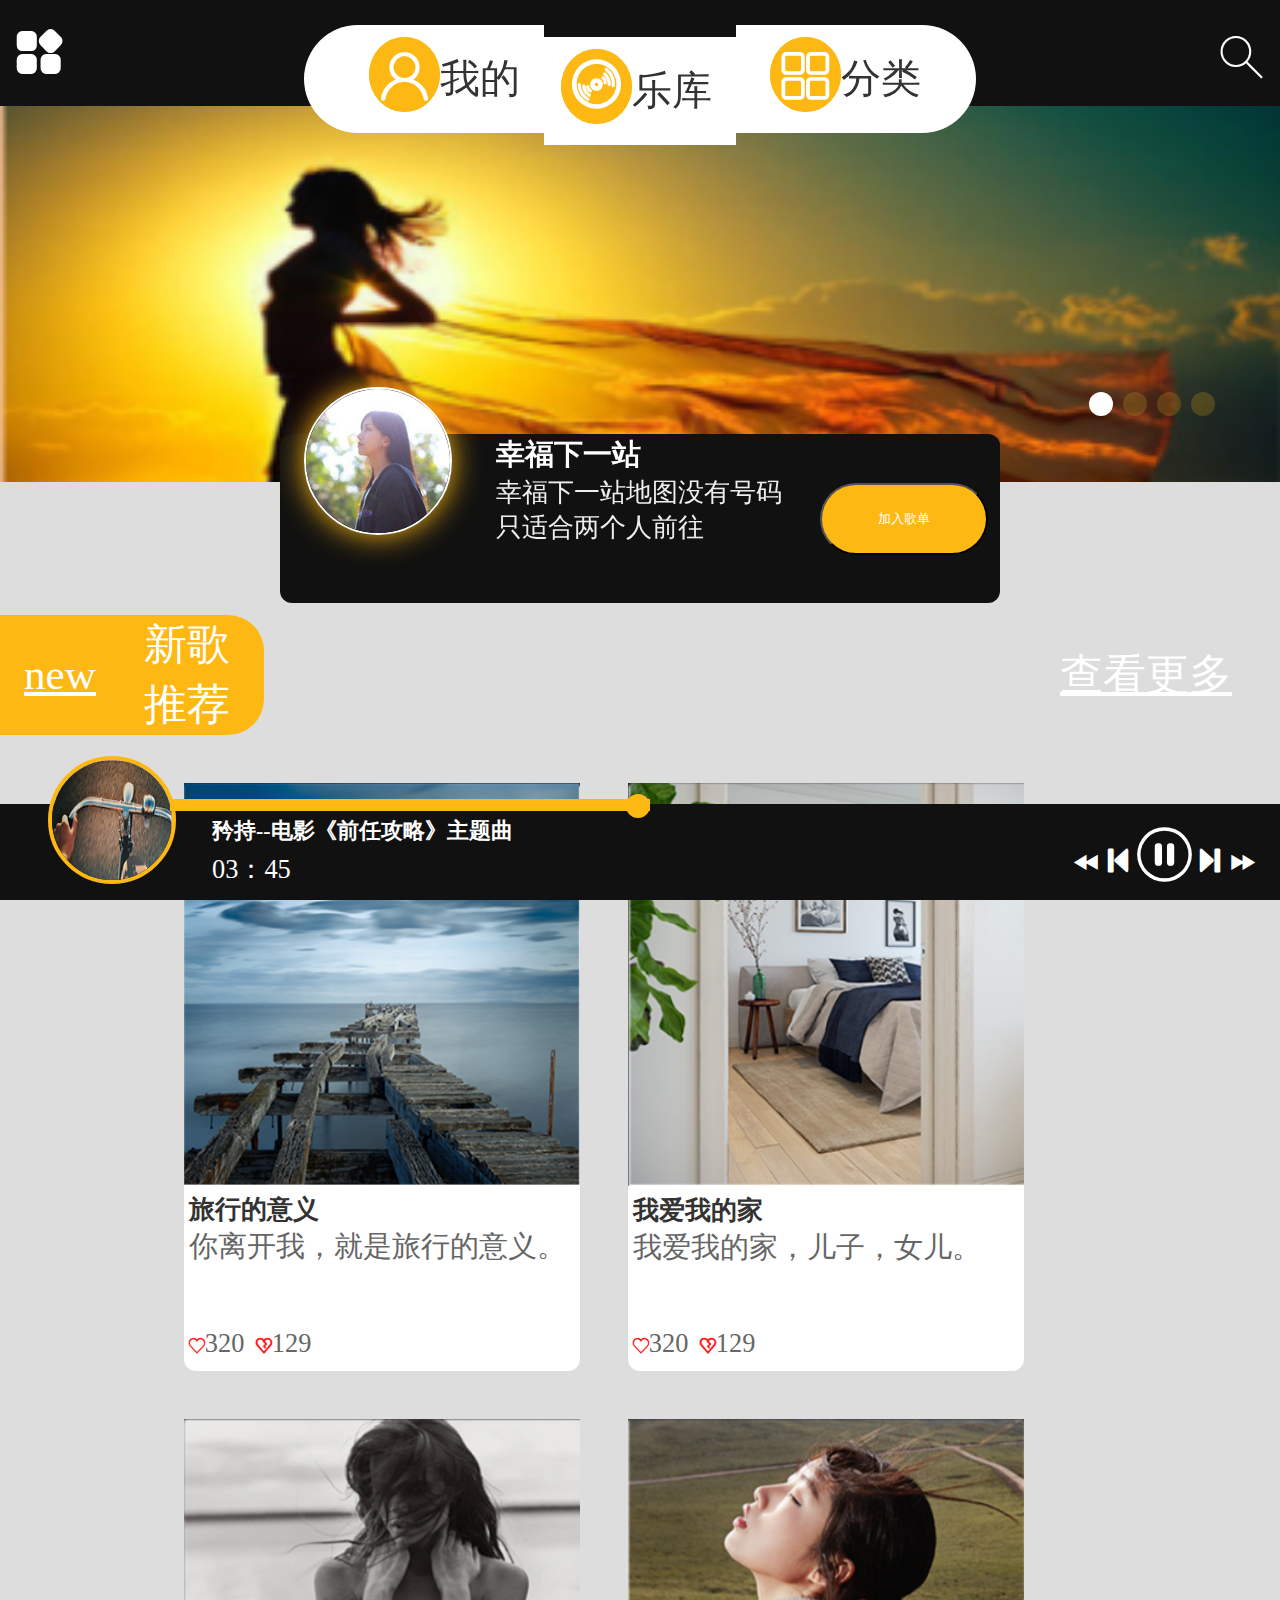
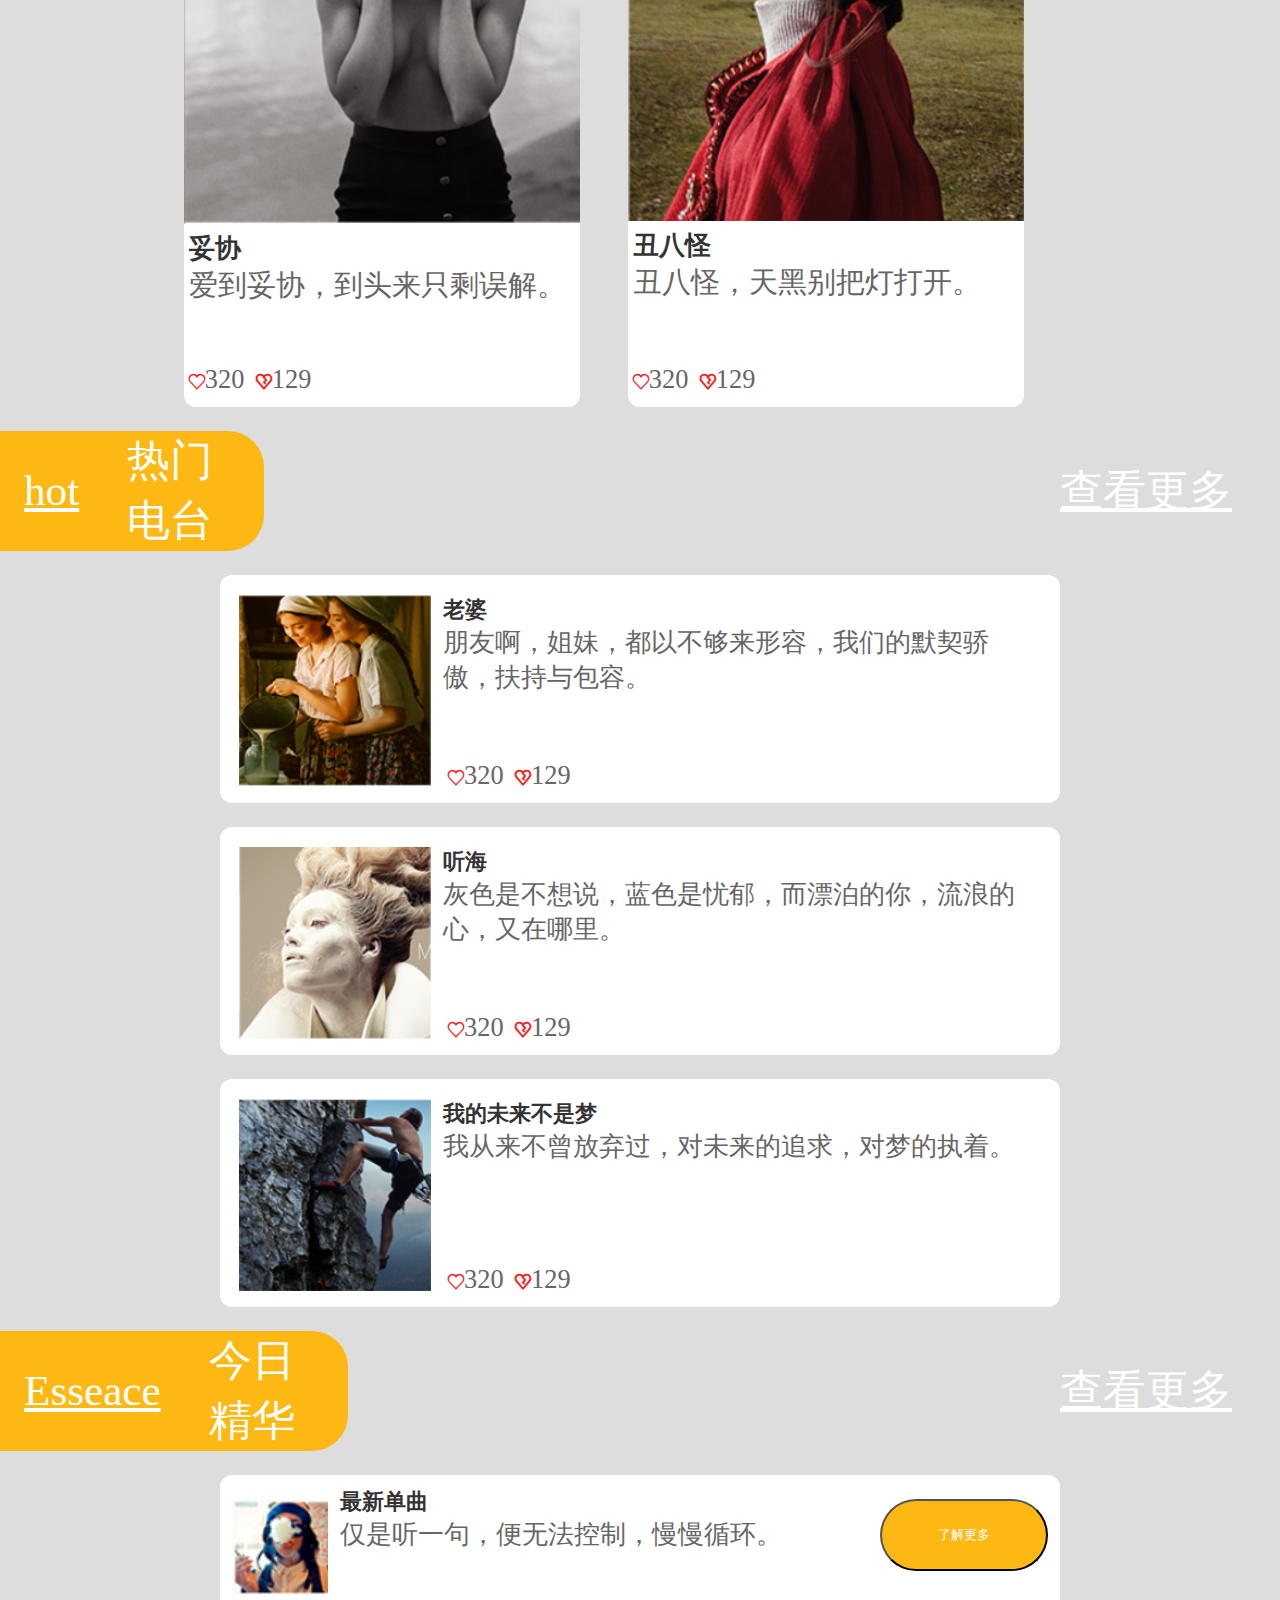
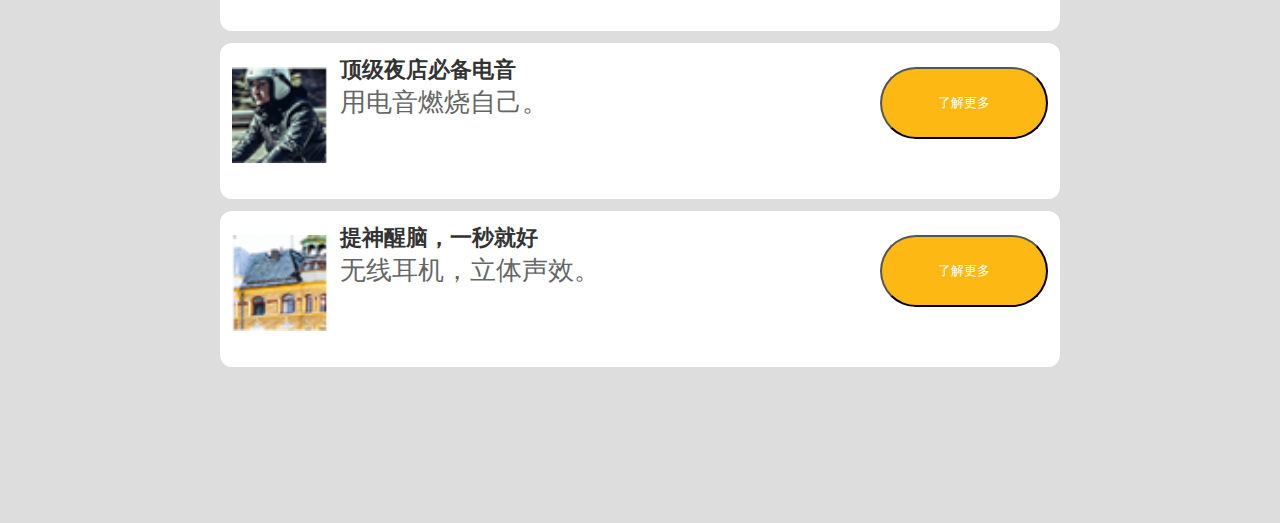
==== commit ef0f3a25: "login" ====
--- a/mobile/index.html
+++ b/mobile/index.html
@@ -49,6 +49,26 @@
                 $(".seach").css("display","none");
                 $("body").css("overflow","visible");
             })
+            var flag=true;
+            $(".cehua button").click(function(){
+                if(flag){
+                    $(".cehua button").html("登录/注册");
+                    $(".cehua .text").css("display","none");
+                    $(".cehua img").eq(0).css("display","none");
+                    $(".cehua img").eq(1).css("display","block");
+
+                    flag=false;
+                }else{
+                    location.href="login.html";
+                    setInterval(function(){
+                        $(".cehua button").html("退出登录");
+                        $(".cehua .text").css("display","block");
+                        $(".cehua img").eq(0).css("display","block");
+                        $(".cehua img").eq(1).css("display","none");
+                        flag=true;
+                    },1000)
+                }
+            })
         })
     </script>
 	<body>
@@ -64,6 +84,7 @@
         <div class="cehua">
             <div class="top">
                 <img src="img/2016-12-13_143852.png" alt="">
+                <img src="img/1.png" alt="">
                 <div class="text">
                     <h3>乖乖果效</h3>
                     <p>Small apple,Small life.</p>
@@ -84,19 +105,26 @@
                         <b class="iconfont icon-renturn"></b>
                     </li>
                     <li>
-                        <b class="iconfont icon-shanchu"></b>
-                        <span>清除缓存</span>
-                        <b class="iconfont icon-renturn"></b>
-                    </li>
-                    <li>
-                        <b class="iconfont icon-guanyuwomen"></b>
-                        <span>关于我们</span>
-                        <b class="iconfont icon-renturn"></b>
-                    </li>
-                    <li>
-                        <b class="iconfont icon-fankui"></b>
-                        <span>反馈</span>
-                        <b class="iconfont icon-renturn"></b>
+                        <a href="delete.html">
+                            <b class="iconfont icon-shanchu"></b>
+                            <span>清除缓存</span>
+                            <b class="iconfont icon-renturn"></b>
+                        </a>
+
+                    </li>
+                    <li>
+                        <a href="about.html">
+                            <b class="iconfont icon-guanyuwomen"></b>
+                            <span>关于我们</span>
+                            <b class="iconfont icon-renturn"></b>
+                        </a>
+                    </li>
+                    <li>
+                        <a href="fk.html">
+                            <b class="iconfont icon-fankui"></b>
+                            <span>反馈</span>
+                            <b class="iconfont icon-renturn"></b>
+                        </a>
                     </li>
                 </ul>
             </div>
--- a/mobile/css/index.css
+++ b/mobile/css/index.css
@@ -90,7 +90,7 @@
 	width: 6rem;
 	height:100%;
 	background:  #ddd;
-	position: fixed;
+	position: absolute;
 	left:-6rem;
 	top:0;
 	z-index: 30;
@@ -100,7 +100,7 @@
 	height:5rem;
 	background: #222;
 }
-.cehua .top img{
+.top img{
 	width: 2rem;
 	height:2rem;
 	margin: 0.8rem;
@@ -109,14 +109,17 @@
 	border-radius: 50%;
 	float: left;
 }
-.cehua .top .text{
+.top img:nth-child(2){
+	display: none;
+}
+.top .text{
 
 	float: left;
 	width: 2.4rem;
 	line-height: 0.5rem;
 	margin-top: 1.9rem;
 }
-.cehua .top h3{
+.top h3{
 	color: #fff;
 }
 .chb{
@@ -177,7 +180,7 @@
 	margin-left:0.2rem;
 	background: #666;
 	color:#ccc;
-	font-size: 0.15rem;
+	font-size: 0.24rem;
 }
 .seach .top input:nth-child(2){
 	width: 0.8rem;
@@ -224,7 +227,7 @@
 .seach .list li{
 	width: 80%;
 	padding: 0.2rem 0;
-	border-bottom: 0.01rem solid #ccc;
+	border-bottom: 1px solid #ccc;
 }
 .clear{
 	color: #FDB814;
@@ -283,12 +286,12 @@
 }
 .txt h6{
 	padding:0;margin: 0;
-	font-size: 0.16rem;
+	font-size: 0.24rem;
 	color: #fff;
 }
 .txt p{
 	padding:0;margin: 0;
-	font-size: 0.16rem;
+	font-size: 0.22rem;
 	color: #eee;
 }
 .hotbot button{
@@ -360,7 +363,7 @@
 }
 .list1 .box p{
 	margin-left: 0.04rem;
-	font-size: 0.12rem;
+	font-size: 0.24rem;
 	height:0.3rem;
 	overflow: hidden;
 }
@@ -451,15 +454,15 @@
 }
 .playbox .text{
 	float: left;
-	width: 3.4rem;
-	height: 0.88rem;
-	overflow: hidden;
 	margin-left: 0.2rem;
 	padding: 0.1rem;
 	box-sizing: border-box;
 }
 .playbox h5{
 	color: #fff;
+	width: 3.4rem;
+	overflow: hidden;
+	height: 0.3rem;
 }
 .pla{
 	float: right;
--- a/mobile/css/iconfont.css
+++ b/mobile/css/iconfont.css
@@ -1,10 +1,10 @@
 
 @font-face {font-family: "iconfont";
-  src: url('iconfont.eot?t=1482066862478'); /* IE9*/
-  src: url('iconfont.eot?t=1482066862478#iefix') format('embedded-opentype'), /* IE6-IE8 */
-  url('iconfont.woff?t=1482066862478') format('woff'), /* chrome, firefox */
-  url('iconfont.ttf?t=1482066862478') format('truetype'), /* chrome, firefox, opera, Safari, Android, iOS 4.2+*/
-  url('iconfont.svg?t=1482066862478#iconfont') format('svg'); /* iOS 4.1- */
+  src: url('iconfont.eot?t=1482217638605'); /* IE9*/
+  src: url('iconfont.eot?t=1482217638605#iefix') format('embedded-opentype'), /* IE6-IE8 */
+  url('iconfont.woff?t=1482217638605') format('woff'), /* chrome, firefox */
+  url('iconfont.ttf?t=1482217638605') format('truetype'), /* chrome, firefox, opera, Safari, Android, iOS 4.2+*/
+  url('iconfont.svg?t=1482217638605#iconfont') format('svg'); /* iOS 4.1- */
 }
 
 .iconfont {
@@ -21,11 +21,17 @@
 
 .icon-jinru1:before { content: "\e60b"; }
 
+.icon-QQ:before { content: "\e60f"; }
+
 .icon-11:before { content: "\e606"; }
 
 .icon-xiazai:before { content: "\e62a"; }
 
+.icon-zhankai:before { content: "\e635"; }
+
 .icon-xingji:before { content: "\e684"; }
+
+.icon-tianjia:before { content: "\e6ad"; }
 
 .icon-ttpodicon:before { content: "\e64d"; }
 
@@ -49,9 +55,25 @@
 
 .icon-guanyuwomen:before { content: "\e603"; }
 
+.icon-pinglun:before { content: "\e638"; }
+
+.icon-gequxinxi:before { content: "\e6aa"; }
+
 .icon-svg11:before { content: "\e832"; }
 
+.icon-yixuan:before { content: "\e629"; }
+
+.icon-zhiding:before { content: "\e60d"; }
+
 .icon-wode:before { content: "\e64f"; }
+
+.icon-mima:before { content: "\e61e"; }
+
+.icon-weixin:before { content: "\e611"; }
+
+.icon-paizhao:before { content: "\e640"; }
+
+.icon-2:before { content: "\e60c"; }
 
 .icon-fankui:before { content: "\e604"; }
 
@@ -64,6 +86,8 @@
 .icon-jinru:before { content: "\e627"; }
 
 .icon-xihuan:before { content: "\e6b3"; }
+
+.icon-youxiang:before { content: "\e61c"; }
 
 .icon-changge:before { content: "\e634"; }
 
@@ -89,7 +113,11 @@
 
 .icon-xiayiqu:before { content: "\e636"; }
 
+.icon-shouhui:before { content: "\e67e"; }
+
 .icon-wusunyinzhi:before { content: "\e608"; }
 
 .icon-cd:before { content: "\e631"; }
 
+.icon-lingsheng:before { content: "\e60e"; }
+
